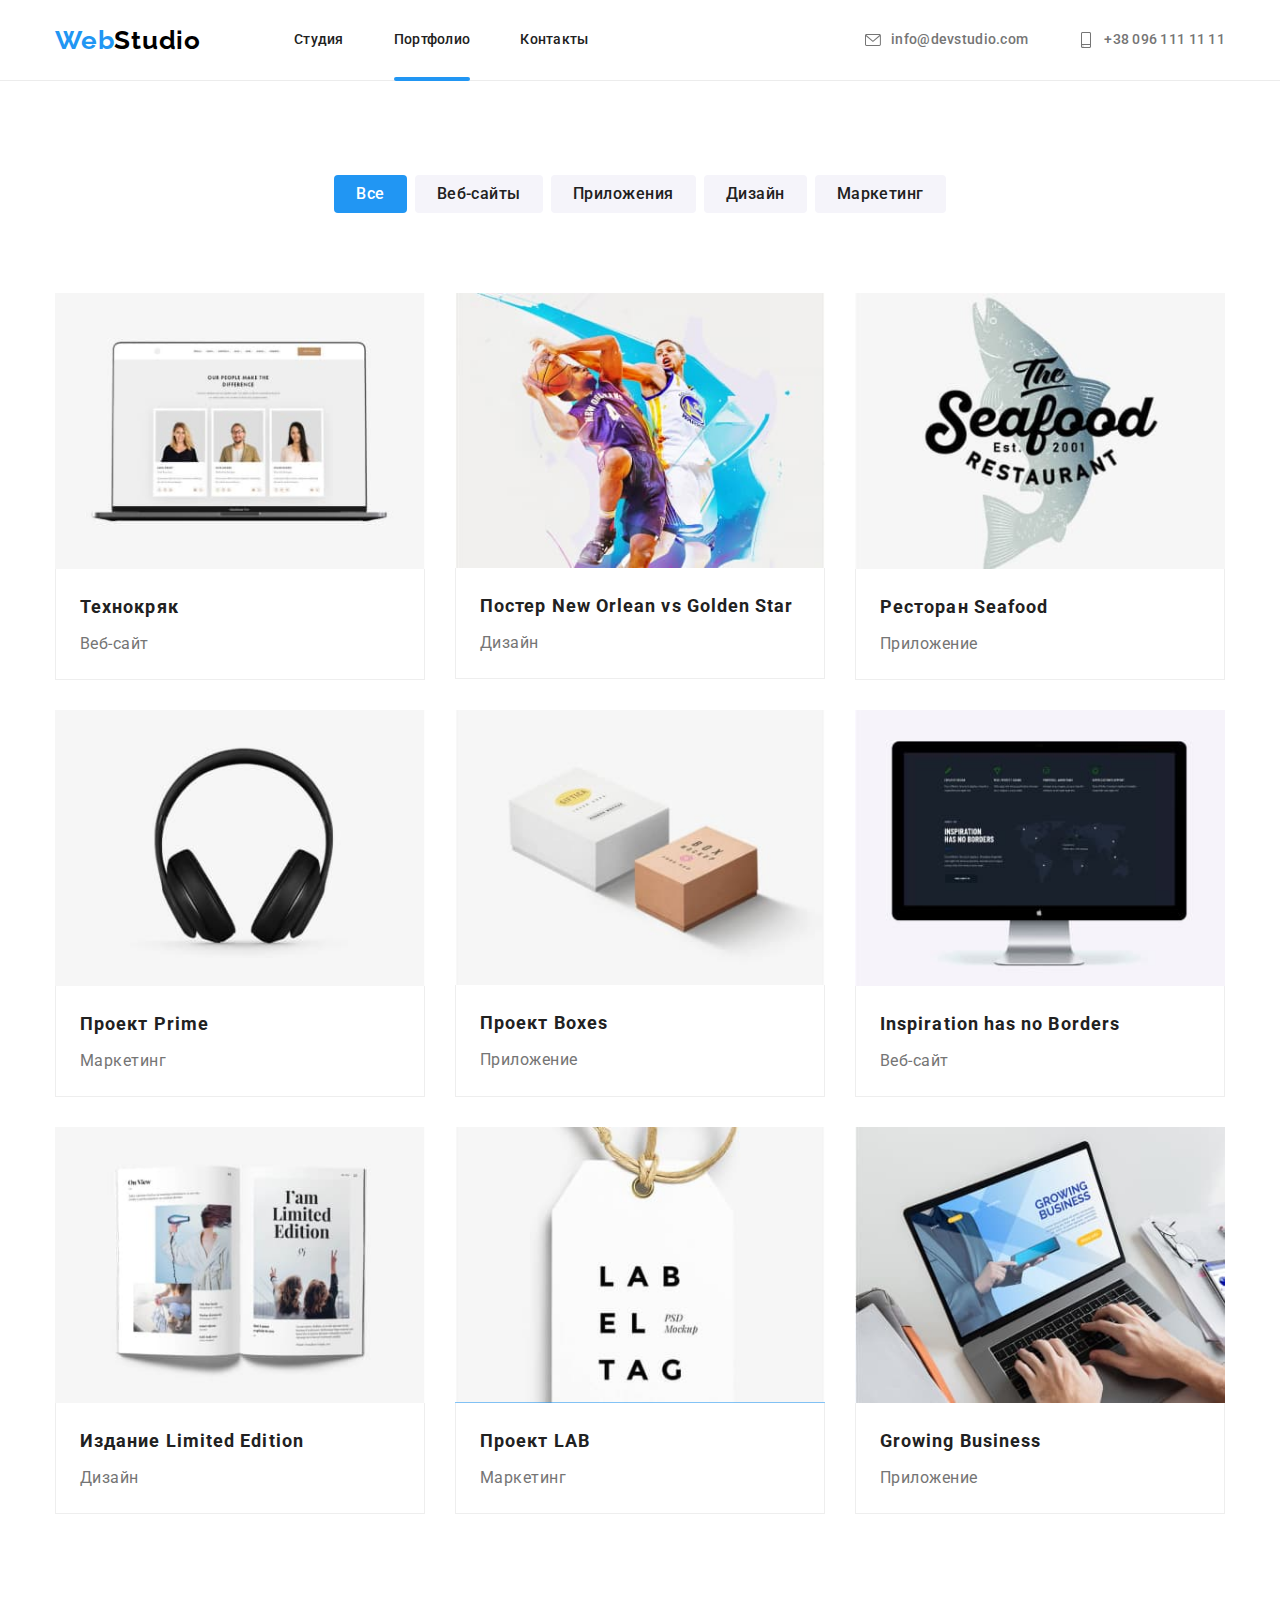
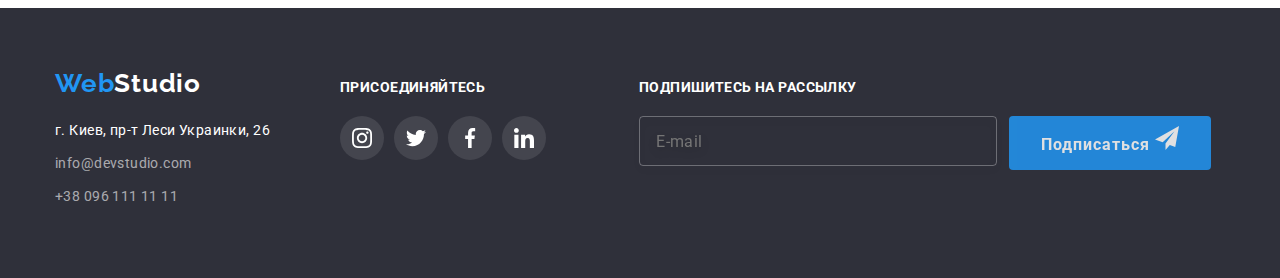
==== portfolio.html @ 7d0cff5f "БЭМ перая попытка" ====
<!DOCTYPE html>
<html lang="ru">
  <head>
    <meta charset="UTF-8" />
    <meta http-equiv="X-UA-Compatible" content="IE=edge" />
    <meta name="viewport" content="width=device-width, initial-scale=1.0" />
    <title>Document</title>
    <link rel="preconnect" href="https://fonts.googleapis.com" />
    <link rel="preconnect" href="https://fonts.gstatic.com" crossorigin />
    <link
      href="https://fonts.googleapis.com/css2?family=Raleway:wght@700&family=Roboto:wght@400;500;700;900&display=swap"
      rel="stylesheet"
    />
    <link
      rel="stylesheet"
      href="https://cdnjs.cloudflare.com/ajax/libs/modern-normalize/1.0.0/modern-normalize.min.css"
    />
    <link rel="stylesheet" type="text/css" href="./css/styles.css" />
  </head>

  <body>
    <header class="header">
      <div class="header-box container">
        <nav class="nav">
          <a class="logo" href="#">Web<span class="logo__part-logo">Studio</span> </a>

          <ul class="nav__list list">
            <li class="nav__item">
              <a class="nav__link" href="./index.html">Студия</a>
            </li>
            <li class="nav__item">
              <a class="nav__link nav__link--current" href="#">Портфолио</a>
            </li>
            <li class="nav__item">
              <a class="nav__link" href="#">Контакты</a>
            </li>
          </ul>
        </nav>

        <ul class="nav__contact list">
          <li class="nav__contact-item">
            <a class="nav__contact-link" href="mailto:info@devstudio.com"
              ><svg class="nav__contact-icon" width="16" height="12">
                <use href="./images/symbol-defs.svg#icon-envelope"></use>
              </svg>
              info@devstudio.com</a
            >
          </li>

          <li class="nav__contact-item">
            <a class="nav__contact-link" href="tel:+380961111111"
              ><svg class="nav__contact-icon" width="10" height="16">
                <use href="./images/symbol-defs.svg#icon-smartphone"></use></svg
              >+38 096 111 11 11</a
            >
          </li>
        </ul>
      </div>
    </header>

    <!--Герой-->
    <main>
      <section class="portfolio section">
        <div class="container">
          <h1 class="visually-hidden">Портфолио</h1>

          <!--Фильтр по разделам-->
          <ul class="btn-select list">
            <li><button class="btn-select__item btn-select--current" type="button">Все</button></li>
            <li><button class="btn-select__item" type="button">Веб-сайты</button></li>
            <li><button class="btn-select__item" type="button">Приложения</button></li>
            <li><button class="btn-select__item" type="button">Дизайн</button></li>
            <li><button class="btn-select__item" type="button">Маркетинг</button></li>
          </ul>

          <h2 class="visually-hidden">Примеры работ</h2>
          <ul class="gallery list">
            <li class="gallery__item">
              <a class="gallery__link" href="#">
                <div class="gallery__thumb">
                  <img
                    class="gallery__img"
                    src="./images/project-1.jpg"
                    alt="Первый проект"
                    width="370"
                  />
                  <p class="gallery__overlay">
                    Технокряк это современная площадка распространения коронавируса. Компании
                    используют эту платформу для цифрового шпионажа и атак на защищённые сервера
                    конкурентов.
                  </p>
                </div>

                <div class="gallery__box">
                  <h3 class="gallery__item-title">Технокряк</h3>
                  <p class="gallery__item-txt">Веб-сайт</p>
                </div>
              </a>
            </li>

            <li class="gallery__item">
              <a class="gallery__link" href="#">
                <div class="gallery__thumb">
                  <img
                    class="gallery__img"
                    src="./images/project-2.jpg"
                    alt="Второй проект"
                    width="370"
                  />
                  <p class="gallery__overlay">
                    Технокряк это современная площадка распространения коронавируса. Компании
                    используют эту платформу для цифрового шпионажа и атак на защищённые сервера
                    конкурентов.
                  </p>
                </div>

                <div class="gallery__box">
                  <h3 class="gallery__item-title">Постер New Orlean vs Golden Star</h3>
                  <p class="gallery__item-txt">Дизайн</p>
                </div>
              </a>
            </li>
            <li class="gallery__item">
              <a class="gallery__link" href="#">
                <div class="gallery__thumb">
                  <img
                    class="gallery__img"
                    src="./images/project-3.jpg"
                    alt="Третий проект"
                    width="370"
                  />
                  <p class="gallery__overlay">
                    Технокряк это современная площадка распространения коронавируса. Компании
                    используют эту платформу для цифрового шпионажа и атак на защищённые сервера
                    конкурентов.
                  </p>
                </div>

                <div class="gallery__box">
                  <h3 class="gallery__item-title">Ресторан Seafood</h3>
                  <p class="gallery__item-txt">Приложение</p>
                </div>
              </a>
            </li>
            <li class="gallery__item">
              <a class="gallery__link" href="#">
                <div class="gallery__thumb">
                  <img
                    class="gallery__img"
                    src="./images/project-4.jpg"
                    alt="Четвертый проект"
                    width="370"
                  />
                  <p class="gallery__overlay">
                    Технокряк это современная площадка распространения коронавируса. Компании
                    используют эту платформу для цифрового шпионажа и атак на защищённые сервера
                    конкурентов.
                  </p>
                </div>

                <div class="gallery__box">
                  <h3 class="gallery__item-title">Проект Prime</h3>
                  <p class="gallery__item-txt">Маркетинг</p>
                </div>
              </a>
            </li>
            <li class="gallery__item">
              <a class="gallery__link" href="#">
                <div class="gallery__thumb">
                  <img
                    class="gallery__img"
                    src="./images/project-5.jpg"
                    alt="Пятый проект"
                    width="370"
                  />
                  <p class="gallery__overlay">
                    Технокряк это современная площадка распространения коронавируса. Компании
                    используют эту платформу для цифрового шпионажа и атак на защищённые сервера
                    конкурентов.
                  </p>
                </div>

                <div class="gallery__box">
                  <h3 class="gallery__item-title">Проект Boxes</h3>
                  <p class="gallery__item-txt">Приложение</p>
                </div>
              </a>
            </li>
            <li class="gallery__item">
              <a class="gallery__link" href="#">
                <div class="gallery__thumb">
                  <img
                    class="gallery__img"
                    src="./images/project-6.jpg"
                    alt="Шестой  проект"
                    width="370"
                  />
                  <p class="gallery__overlay">
                    Технокряк это современная площадка распространения коронавируса. Компании
                    используют эту платформу для цифрового шпионажа и атак на защищённые сервера
                    конкурентов.
                  </p>
                </div>

                <div class="gallery__box">
                  <h3 class="gallery__item-title">Inspiration has no Borders</h3>
                  <p class="gallery__item-txt">Веб-сайт</p>
                </div>
              </a>
            </li>
            <li class="gallery__item">
              <a class="gallery__link" href="#">
                <div class="gallery__thumb">
                  <img
                    class="gallery__img"
                    src="./images/project-7.jpg"
                    alt="Седьмой проект"
                    width="370"
                  />
                  <p class="gallery__overlay">
                    Технокряк это современная площадка распространения коронавируса. Компании
                    используют эту платформу для цифрового шпионажа и атак на защищённые сервера
                    конкурентов.
                  </p>
                </div>

                <div class="gallery__box">
                  <h3 class="gallery__item-title">Издание Limited Edition</h3>
                  <p class="gallery__item-txt">Дизайн</p>
                </div>
              </a>
            </li>
            <li class="gallery__item">
              <a class="gallery__link" href="#">
                <div class="gallery__thumb">
                  <img
                    class="gallery__img"
                    src="./images/project-8.jpg"
                    alt="Восьмой проект"
                    width="370"
                  />
                  <p class="gallery__overlay">
                    Технокряк это современная площадка распространения коронавируса. Компании
                    используют эту платформу для цифрового шпионажа и атак на защищённые сервера
                    конкурентов.
                  </p>
                </div>

                <div class="gallery__box">
                  <h3 class="gallery__item-title">Проект LAB</h3>
                  <p class="gallery__item-txt">Маркетинг</p>
                </div>
              </a>
            </li>
            <li class="gallery__item">
              <a class="gallery__link" href="#">
                <div class="gallery__thumb">
                  <img
                    class="gallery__img"
                    src="./images/project-9.jpg"
                    alt="Девятый проект"
                    width="370"
                  />
                  <p class="gallery__overlay">
                    Технокряк это современная площадка распространения коронавируса. Компании
                    используют эту платформу для цифрового шпионажа и атак на защищённые сервера
                    конкурентов.
                  </p>
                </div>

                <div class="gallery__box">
                  <h3 class="gallery__item-title">Growing Business</h3>
                  <p class="gallery__item-txt">Приложение</p>
                </div>
              </a>
            </li>
          </ul>
        </div>
      </section>
    </main>

    <!--Футер-->
    <footer class="footer">
      <div class="footer__box container">
        <div class="footer-content">
          <a class="logo footer-content__logo" href="#">Web<span class="logo__part-logo logo--color">Studio</span> </a>
          <address class="address-box">
            г. Киев, пр-т Леси Украинки, 26
            <ul class="address-box__list list">
              <li class="address-box__item">
                <a class="address-box__link" href="mailto:info@devstudio.com">info@devstudio.com</a>
              </li>
              <li class="address-box__item">
                <a class="address-box__link address-box__link--direct" href="tel:+380961111111">+38 096 111 11 11</a>
              </li>
            </ul>
          </address>
        </div>
        <div class="footer__network-box">
          <p class="footer__network-title">Присоединяйтесь</p>
          <ul class="footer__network-list">
            <li class="footer__network-item">
              <a class="footer__network-link" href="#">
                <svg class="footer__network-logo" width="20" height="20">
                  <use href="./images/symbol-defs.svg#icon-instagram"></use>
                </svg>
              </a>
            </li>
            <li class="footer__network-item">
              <a class="footer__network-link" href="#">
                <svg class="footer__network-logo" width="20" height="20">
                  <use href="./images/symbol-defs.svg#icon-twitter"></use>
                </svg>
              </a>
            </li>
            <li class="footer__network-item">
              <a class="footer__network-link" href="#">
                <svg class="footer__network-logo" width="20" height="20">
                  <use href="./images/symbol-defs.svg#icon-facebook"></use>
                </svg>
              </a>
            </li>
            <li class="footer__network-item">
              <a class="footer__network-link" href="#">
                <svg class="footer__network-logo" width="20" height="20">
                  <use href="./images/symbol-defs.svg#icon-linkedin"></use>
                </svg>
              </a>
            </li>
          </ul>
        </div>

        <div class="subscription">
          <p class="subscription__title">Подпишитесь на рассылку</p>

          <form class="subscription__form">
            <input
              type="email"
              name="subscription-mail"
              class="subscription__input"
              id="subscription-email"
              placeholder="E-mail"
            />

            <button type="submit" class="main-btn footer__subscription-btn">
              Подписаться

              <svg class="subscription__logo" width="24" height="24">
                <use href="./images/symbol-defs.svg#icon-send"></use>
              </svg>
            </button>
          </form>
        </div>
      </div>
    </footer>
  </body>
</html>
---- css/styles.css ----
/*--объявление глоб.переменных--*/
:root {
  --clr-ttl: #212121; /*--осн.цвет заголовков--*/
  --clr-txt: #757575; /*--осн.цвет текста--*/
  --clr-backg-hero: #2f303a; /*--цвет фона героя и футера--*/
  --clr-backg-item: #f5f4fa; /*--доп.цвет фона элементов--*/
  --clr-btn-link: #ffffff; /*--цвет текста акт.кн.,ссылок..--*/
  --clr-brend: #2196f3; /*-цвет логотипа,акт.кнопок и ссылок---*/
  --time-duration: 250ms;
  --clr-logo-part: #000000; /*-цвет логотипа,акт.кнопок и ссылок---*/
  --clr-ft-link: rgba(255, 255, 255, 0.6); /*--цвет ссылок в футере--*/
  --clr-icon-link: #afb1b8; /*-- цет иконок соц.сетей--*/
  --timing-function: cubic-bezier(0.4, 0, 0.2, 1);
}

/*--Установки "по умолчанию" для сайта--*/

body {
  font-family: Roboto, sans-serif;
  color: var(--clr-txt);
  background-color: var(--clr-btn-link);
  cursor: default;
}

/*--Установки элементов--*/
ul {
  list-style: none;
  margin: 0;
  padding: 0;
}

h1,
h2,
h3,
h4,
h5,
h6,
p {
  margin: 0 auto;
}

img {
  display: block;
}
a {
  text-decoration: none;
}

.visually-hidden {
  position: absolute;
  width: 1px;
  height: 1px;
  margin: -1px;
  border: 0;
  padding: 0;

  white-space: nowrap;
  clip-path: inset(100%);
  clip: rect(0 0 0 0);
  overflow: hidden;
}

.nav__link--current {
  color: var(--clr-brend);
}

.section {
  padding: 94px 0;
}

/*---header--*/
.header {
  border-bottom: 1px solid #ececec;
}
/*--Логотип--*/
.logo {
  font-family: 'Raleway', sans-serif;
  font-weight: 700;
  font-size: 26px;
  line-height: 1.17;
  color: var(--clr-brend);
  letter-spacing: 0.03em;
    display: block;
}
.logo__part-logo {
  color: var(--clr-logo-part);
}
.logo--color {
  color: var(--clr-btn-link);
}




.header-box {
  display: flex;
  align-items: center;
  justify-content: space-between;
}

.nav{
  display: flex;
  align-items: center;
  margin-left: 0;
  margin-right: 0;
}
.nav__list {
  display: flex;
  margin-left: 93px;
}
.nav__list li:first-child,
.nav__contact li:first-child {
  margin-left: 0;
}
.nav__contact {
  display: flex;
  margin: auto 0;
  align-items: center;
}

.nav__link {
  position: relative;
  display: block;
  padding-top: 32px;
  padding-bottom: 32px;
  justify-content: space-between;
  font-weight: 500;
  font-size: 14px;
  line-height: 1.14;
  letter-spacing: 0.02em;
  color: var(--clr-ttl);
  transition: color var(--time-duration) var(--timing-function);
}

.nav__link::after {
  content: '';
  display: block;
  position: absolute;
  bottom: -1px;
  width: 100%;
  height: 4px;
  border-radius: 4px;
  background-color: var(--clr-brend);
  opacity: 0;
}

.nav__link:hover,
.nav__link:focus {
  color: var(--clr-brend);
}
.nav__link--current::after {
  opacity: 1;
}

.nav__item,
.nav__contact-item {
  margin-left: 50px;
}

.nav__contact-link {
  display: flex;
  padding-top: 32px;
  padding-bottom: 32px;
  font-weight: 500;
  font-size: 14px;
  line-height: 1.14;
  letter-spacing: 0.02em;
  color: var(--clr-txt);
  align-items: center;
  transition: color var(--time-duration) var(--timing-function);
}

.nav__contact-link:hover .nav__contact-icon,
.nav__contact-link:focus .nav__contact-icon,
.nav__contact-link:hover,
.nav__contact-link:focus {
  color: var(--clr-brend);
  fill: var(--clr-brend);
}

.nav__contact-icon {
  display: block;
  margin-right: 10px;
  height: 16px;
  width: 16px;
  text-align: center;
  align-items: center;
  fill: var(--clr-txt);
  transition: fill var(--time-duration) var(--timing-function);
}

/*--main-section--*/
.container {
  width: 1200px;
  margin: 0 auto;
  padding: 0 15px;
}

.main {
  max-width: 1600px;
  margin: auto;
  text-align: center;
  padding: 200px 0;
  background: var(--clr-backg-hero);
  background-image: linear-gradient(rgba(47, 48, 58, 0.4), rgba(47, 48, 58, 0.4)),
    url('../images/img-hero.jpg');
  background-repeat: no-repeat;
  background-position: center;
}

.main-title {
  height: 120px;
  max-width: 696px;
  font-weight: 900;
  font-size: 44px;
  line-height: 1.36;
  letter-spacing: 0.06em;
  text-transform: uppercase;
  color: var(--clr-btn-link);
  margin-bottom: 30px;
}

.main-btn {
  display: block;
  margin: 0 auto;
  padding: 10px 32px;
  min-width: 200px;
  text-align: center;
  font-weight: 700;
  font-size: 16px;
  line-height: 1.87;
  letter-spacing: 0.06em;
  border: none;
  border-radius: 4px;
  cursor: pointer;
  color: var(--clr-btn-link);
  background-color: var(--clr-brend);
  opacity: 0.85;
  transition: box-shadow var(--time-duration) var(--timing-function),
    opacity var(--time-duration) var(--timing-function);
}

.main-btn:hover,
.main-btn:focus {
  box-shadow: 0px 4px 4px rgba(0, 0, 0, 0.15);
  opacity: 1;
}

.backrdrop {
  position: fixed;
  top: 0;
  left: 0;
  width: 100%;
  height: 100%;
  background-color: rgba(0, 0, 0, 0.2);
  opacity: 1;
  transition: opacity var(--time-duration) var(--timing-function);
}

.backrdrop--is-hidden {
  opacity: 0;
  pointer-events: none;
  /* visibility: hidden;*/
}

.modal {
  position: absolute;
  min-width: 528px;
  min-height: 580px;
  top: 50%;
  left: 50%;
  padding: 40px;
  transform: translate(-50%, -50%);
  background-color: var(--clr-btn-link);
  box-shadow: 0px 1px 3px rgba(0, 0, 0, 0.12), 0px 1px 1px rgba(0, 0, 0, 0.14),
    0px 2px 1px rgba(0, 0, 0, 0.2);
  border-radius: 4px;
}

.modal__btn-close {
  position: absolute;
  top: 8px;
  right: 8px;
  display: block;
  width: 30px;
  height: 30px;
  border-radius: 50%;
  text-align: center;
  border: 1px solid rgba(0, 0, 0, 0.1);
  background-color: var(--clr-btn-link);
  transform: fill var(--time-duration) var(--timing-function);
}
.modal__btn-icon {
  transition: fill var(--time-duration) var(--timing-function);
}

.modal__btn-icon:hover,
.modal__btn-icon:focus {
  fill: var(--clr-brend);
}
.modal__title {
  font-weight: 700;
  font-size: 20px;
  line-height: 1.15;
  text-align: center;
  letter-spacing: 0.03em;
  color: var(--clr-ttl);
  margin: 0;
}

.modal__field {
  position: relative;
  display: flex;
  flex-direction: column;
  text-align: start;
  line-height: 1.17;
  letter-spacing: 0.01em;
  margin-top: 30px;
}

.modal__icon {
  display: inline-block;
  position: absolute;
  top: 50%;
  left: 12px;
  transform: translateY(-50%);
}

.modal__input {
  padding-left: 42px;
  height: 40px;
  border: 1px solid rgba(33, 33, 33, 0.2);
  border-radius: 4px;
  padding-right: 12px;
  transition: border-color var(--time-duration) var(--timing-function);
}
.modal__field input::placeholder {
  color: var(--clr-txt);
}

.modal__label {
  position: absolute;
  top: 50%;
  left: 42px;
  text-align: center;
  transform: translateY(-50%);
  transition: transform var(--time-duration) var(--timing-function),
    opacity var(--time-duration) var(--timing-function);
}

.modal__input:hover + .modal__label,
.modal__input:focus + .modal__label,
.modal__input:not(:placeholder-shown) + .modal__label {
  transform: translate(-40px, -40px);
}
.modal__input:hover,
.modal__input:focus,
.modal__input:not(:placeholder-shown) {
  border-color: var(--clr-brend);
}
.modal__input:focus {
  outline: none;
}

.modal__icon {
  display: block;
  position: absolute;
  top: 50%;
  transform: translateY(-50%);
  transition: fill var(--time-duration) var(--timing-function);
}
.modal__field:hover > .modal__icon,
.modal__input:not(:placeholder-shown) + .modal__label + .modal__icon,
.modal__input:focus + .modal__label + .modal__icon {
  fill: var(--clr-brend);
}

.modal__text {
  margin-bottom: 20px;
}

.modal__comment {
  display: block;
  text-align: left;
  margin-bottom: 4px;
  margin-top: 12px;
}
.modal__textarea{
  resize: none;
  width: 100%;
  height: 138px;
  letter-spacing: 0.01em;
  padding: 9px 16px 12px;
  font-size: 12px;
  line-height: 1.17;
  color: rgba(117, 117, 117, 0.5);
  border: 1px solid rgba(33, 33, 33, 0.2);
  border-radius: 4px;
  transition: border-color var(--time-duration) var(--timing-function),
    color var(--time-duration) var(--timing-function);
}

.modal__textarea:focus,
.modal__textarea:hover,
.modal__textarea:not(:placeholder-shown) {
  border-color: var(--clr-brend);
  outline: none;
  border-color: var(--clr-brend);
  color: var(--clr-txt);
}

.modal__checkbox-label {
  display: flex;
  margin-bottom: 30px;
  justify-content: center;
  align-items: center;
  line-height: 1.71;
  font-size: 14px;
  letter-spacing: 0.03em;
  line-height: 1.71;
  color: var(--clr-txt);
  padding: 0;
}

.modal__checkbox-input {
  width: 1px;
  height: 1px;
  overflow: hidden;
  clip: rect(0 0 0 0);
}
.modal__checkbox-input:checked + .modal__checkbox-box {
  background-color: var(--clr-brend);
  background-size: auto;
  background-origin: border-box;
  border-color: var(--clr-brend);
}
.check-box {
  display: inline-block;
  border: 2px solid var(--clr-ttl);
  border-radius: 4px;
  margin-right: 7px;
}

.modal__checkbox-link {
  display: inline-block;
  margin-left: 5px;
  text-decoration: underline;
  color: var(--clr-brend);
}

/*----advant section-----*/

.advants__item-title {
  font-weight: 700;
  font-size: 14px;
  line-height: 1.17;
  letter-spacing: 0.03em;
  text-transform: uppercase;
  color: var(--clr-ttl);
  margin-bottom: 10px;
}
.advants__text {
  display: block;
  font-size: 14px;
  line-height: 1.71;
  letter-spacing: 0.03em;
  color: var(--clr-txt);
}

/*------advants-list------*/

.advants-list {
  display: flex;
  margin-left: -30px;
}

.advants-list__item {
  display: block;
  width: calc((100% - 4 * 30px) / 4);
  margin-left: 30px;
}

.advants-list__icon {
  display: flex;
  margin-bottom: 30px;
  height: 120px;
  width: auto;
  background-color: var(--clr-backg-item);
  align-items: center;
  justify-content: center;
}

/*--direct-section--*/
.direct-box {
  padding-top: 0;
}
.direct__title {
  font-weight: 700;
  font-size: 36px;
  line-height: 1.17;
  text-align: center;
  letter-spacing: 0.03em;
  color: var(--clr-ttl);
  margin-bottom: 50px;
}
.direct__list {
  display: flex;
  margin-left: -30px;
}
.direct__item {
  width: calc((100% - 3 * 30px) / 3);
  margin-left: 30px;
  box-shadow: 0px 4px 4px 0px #00000040;
}

.direct__thumb {
  position: relative;
}
.direct__subtitle {
  position: absolute;
  bottom: 0;
  height: 70px;
  width: 370px;
  padding: 27px 5px;
  background: rgba(47, 48, 58, 0.8);

  font-weight: 700;
  font-size: 14px;
  line-height: 1.14;
  text-align: center;
  letter-spacing: 0.03em;
  text-transform: uppercase;
  color: var(--clr-btn-link);
}

/*--card-section--*/
.card {
  background: var(--clr-backg-item);
  text-align: center;
}
.card__title {
  font-weight: 700;
  font-size: 36px;
  line-height: 1.17;
  letter-spacing: 0.03em;
  color: var(--clr-ttl);
  margin-top: 0;
  margin-bottom: 50px;
}

.card__list {
  display: flex;
  margin-left: -30px;
}
.card__item {
  width: calc((100% - 4 * 30px) / 4);
  margin-left: 30px;
  background: #ffffff;
  box-shadow: 0px 1px 3px rgba(0, 0, 0, 0.12), 0px 1px 1px rgba(0, 0, 0, 0.14),
    0px 2px 1px rgba(0, 0, 0, 0.2);
  border-radius: 0px 0px 4px 4px;
}

.card__item-title {
  font-weight: 500;
  color: var(--clr-ttl);
  margin-bottom: 10px;
}
.card__text {
  letter-spacing: 0.03em;
  color: var(--clr-txt);
  margin-bottom: 16px;
}

.card__content {
  font-size: 16px;
  line-height: 1.19;
  text-align: center;
  letter-spacing: 0.03em;
  padding: 30px 10px;
}
/*--раздел соц.сетей--*/

.card__icon-list {
  display: flex;
  justify-content: center;
}

.card__icon {
  margin-right: 10px;
  border-radius: 50%;
}
.card__icon:last-child {
  margin-right: 0;
}

.card__link {
  display: flex;
  align-items: center;
  justify-content: center;
  height: 44px;
  width: 44px;
  border-radius: 50%;
  transition: background-color var(--time-duration) var(--timing-function);
}

.card__link:hover,
.card__item:focus {
  background-color: var(--clr-brend);
}

.card__link:hover .card__logo,
.card__link:focus .card__logo {
  fill: var(--clr-btn-link);
}

.card__logo {
  display: block;
  fill: var(--clr-icon-link);
  background-color: transparent;
  background-repeat: no-repeat;
  background-size: cover;
  background-position: center;
  transition: fill var(--time-duration) var(--timing-function);
}

/*--постоянные клиенты---*/
.clients__title {
  font-weight: 700;
  font-size: 36px;
  line-height: 1.17;
  text-align: center;
  letter-spacing: 0.03em;
  color: var(--clr-ttl);
  margin-bottom: 50px;
}
.clients__list {
  display: flex;
}

.clients__item {
  display: flex;
  align-items: center;
  justify-content: center;
  background: transparent;
  margin-right: 30px;
}
.clients__item:last-child {
  margin-right: auto;
}
.clients__link {
  display: flex;
  height: 92px;
  width: 170px;
  align-items: center;
  justify-content: center;
  border-radius: 4px;
  border: 1px solid #afb1b8;
  transition: border var(--time-duration) var(--timing-function);
}
.clients__logo {
  fill: #afb1b8;
  transition: fill var(--time-duration) var(--timing-function);
}

.clients__link:hover .clients__logo,
.clients__link:focus .clients__logo {
  fill: var(--clr-brend);
}
.clients__link:hover,
.clients__link:focus {
  border: 1px solid var(--clr-brend);
}

/*-------------------footer-section-----------*/

.footer {
  padding: 60px 0;
  background: var(--clr-backg-hero);
}
.footer__box {
  display: flex;
  align-items: baseline;
}
.footer__network-box {
  margin-left: 70px;
}
.footer-content__logo {
  margin-bottom: 20px;
}

.address-box {
  font-style: normal;
  font-size: 14px;
  line-height: 1.71;
  letter-spacing: 0.03em;
  color: var(--clr-btn-link);
  margin: 0;
}

.address-box__list {
  margin-top: 9px;
}
.address-box__item {
  margin-bottom: 9px;
}

.address-box__list:last-child {
  margin-bottom: 0;
}

.address-box__link {
  display: block;
  line-height: 1.71;
  letter-spacing: 0.03em;
  color: var(--clr-ft-link);
  transition: color var(--time-duration) var(--timing-function);
}

.address-box__link:hover,
.address-box__link:focus {
  color: var(--clr-brend);
}

.footer__network-title,
.subscription__title {
  font-weight: 700;
  font-size: 14px;
  line-height: 1.14;
  letter-spacing: 0.03em;
  text-transform: uppercase;
  color: var(--clr-btn-link);
  margin-bottom: 20px;
}

.footer__network-list {
  display: flex;
}
.footer__network-item {
  display: flex;
  margin-right: 10px;
  align-items: center;
}
.footer__network-item:last-child {
  margin-right: 0;
}
.footer__network-link {
  display: flex;
  height: 44px;
  width: 44px;
  border-radius: 50%;
  justify-content: center;
  align-items: center;
  background: #ffffff1a;
  transition: background-color var(--time-duration) var(--timing-function);
}
.footer__network-logo {
  display: flex;
  fill: var(--clr-btn-link);
  background-color: transparent;
  background-repeat: no-repeat;
  background-size: cover;
  background-position: center;
}
.footer__network-link:hover,
.footer__network-link:focus {
  background-color: var(--clr-brend);
}

.subscription {
  display: block;
  margin-left: 93px;
}

.subscription__form {
  display: flex;
}
.subscription__input {
  height: 50px;
  width: 358px;
  margin-right: 12px;
  font-size: 16px;
  line-height: 1.25;
  align-items: center;
  letter-spacing: 0.03em;
  padding: 15px 16px;
  color: rgba(255, 255, 255, 0.6);
  background-color: inherit;
  border: 1px solid rgba(255, 255, 255, 0.3);
  box-sizing: border-box;
  filter: drop-shadow(0px 4px 4px rgba(0, 0, 0, 0.15));
  border-radius: 4px;
  transition: border-color var(--time-duration) var(--timing-function),
    color var(--time-duration) var(--timing-function);
}

.subscription__input:focus,
.subscription__input:hover {
  outline: none;
  border-color: var(--clr-brend);
  color: var(--clr-btn-link);
}
.footer__subscription-btn--location {
  display: flex;
  justify-content: space-between;
  text-align: center;
  padding: auto 28px;
}

/*------------PORTFOLIO---------*/

/*---Фильтр по разделам--*/
.btn-select {
  display: flex;
  justify-content: center;
  margin-bottom: 50px;
}
.btn-select__item {
  font-weight: 500;
  font-size: 16px;
  line-height: 1.62;
  letter-spacing: 0.03em;
  background-color: var(--clr-backg-item);
  color: var(--clr-ttl);
  text-align: center;
  cursor: pointer;
  border: none;
  border-radius: 4px;
  padding: 6px 22px;
  transition: color var(--time-duration) var(--timing-function),
    background-color var(--time-duration) var(--timing-function),
    box-shadow var(--time-duration) var(--timing-function);
}

/*.btn-select__item{
  margin-right: 8px;
}*/
.btn-select :not(:last-child) {
  margin-right: 8px;
}

.btn-select__item:hover,
.btn-select__item:focus {
  color: var(--clr-btn-link);
  background-color: var(--clr-brend);
  box-shadow: 0px 4px 4px 0px #00000040;
}

.btn-select--current {
  background-color: var(--clr-brend);
  color: var(--clr-btn-link);
}

.subscription__input:not(:placeholder-shown) {
  border-color: var(--clr-brend);
  color: var(--clr-btn-link);
}

/*---Примеры работ ----*/
.gallery {
  display: flex;
  flex-wrap: wrap;
  margin-left: -30px;
}
.gallery__item :nth-child(-n + 3) {
  margin-top: 0;
}

.gallery__item {
  display: block;
  width: calc((100% - 3 * 30px) / 3);
  margin-left: 30px;
  margin-top: 30px;
}

.gallery__link {
  display: block;
  height: 100%;

  position: relative;
  transition: box-shadow var(--time-duration) var(--timing-function);
}

.gallery__link:hover,
.gallery__link:focus {
  box-shadow: 1px 4px 6px 0px #00000029, 0px 4px 4px 0px #0000000f, 0px 1px 1px 0px #0000001f;
}
.gallery__link:hover .gallery__overlay,
.gallery__link:focus .gallery__overlay {
  transform: translateY(0);
  transition: transform var(--time-duration) var(--timing-function);
}

.gallery__thumb {
  position: relative;
  overflow: hidden;
}

.gallery__overlay {
  display: block;
  width: 100%;
  height: 100%;
  top: 0;
  right: 0;
  position: absolute;
  background-color: rgba(33, 150, 243, 0.9);
  padding: 63px 24px;
  font-size: 18px;
  line-height: 1.56;
  letter-spacing: 0.03em;
  color: var(--clr-btn-link);
  transform: translateY(100%);
  transition: transform var(--time-duration) var(--timing-function);
}

.gallery__item-title {
  font-weight: 700;
  font-size: 18px;
  line-height: 2;
  letter-spacing: 0.06em;
  color: var(--clr-ttl);
  margin-bottom: 4px;
}
.gallery__item-txt {
  font-size: 16px;
  line-height: 1.88;
  letter-spacing: 0.03em;
  color: var(--clr-txt);
  background: var(--clr-btn-link);
  margin-bottom: 0;
}

.gallery__box {
  padding: 20px 24px;
  border: 1px solid #eeeeee;
  border-top: none;
}
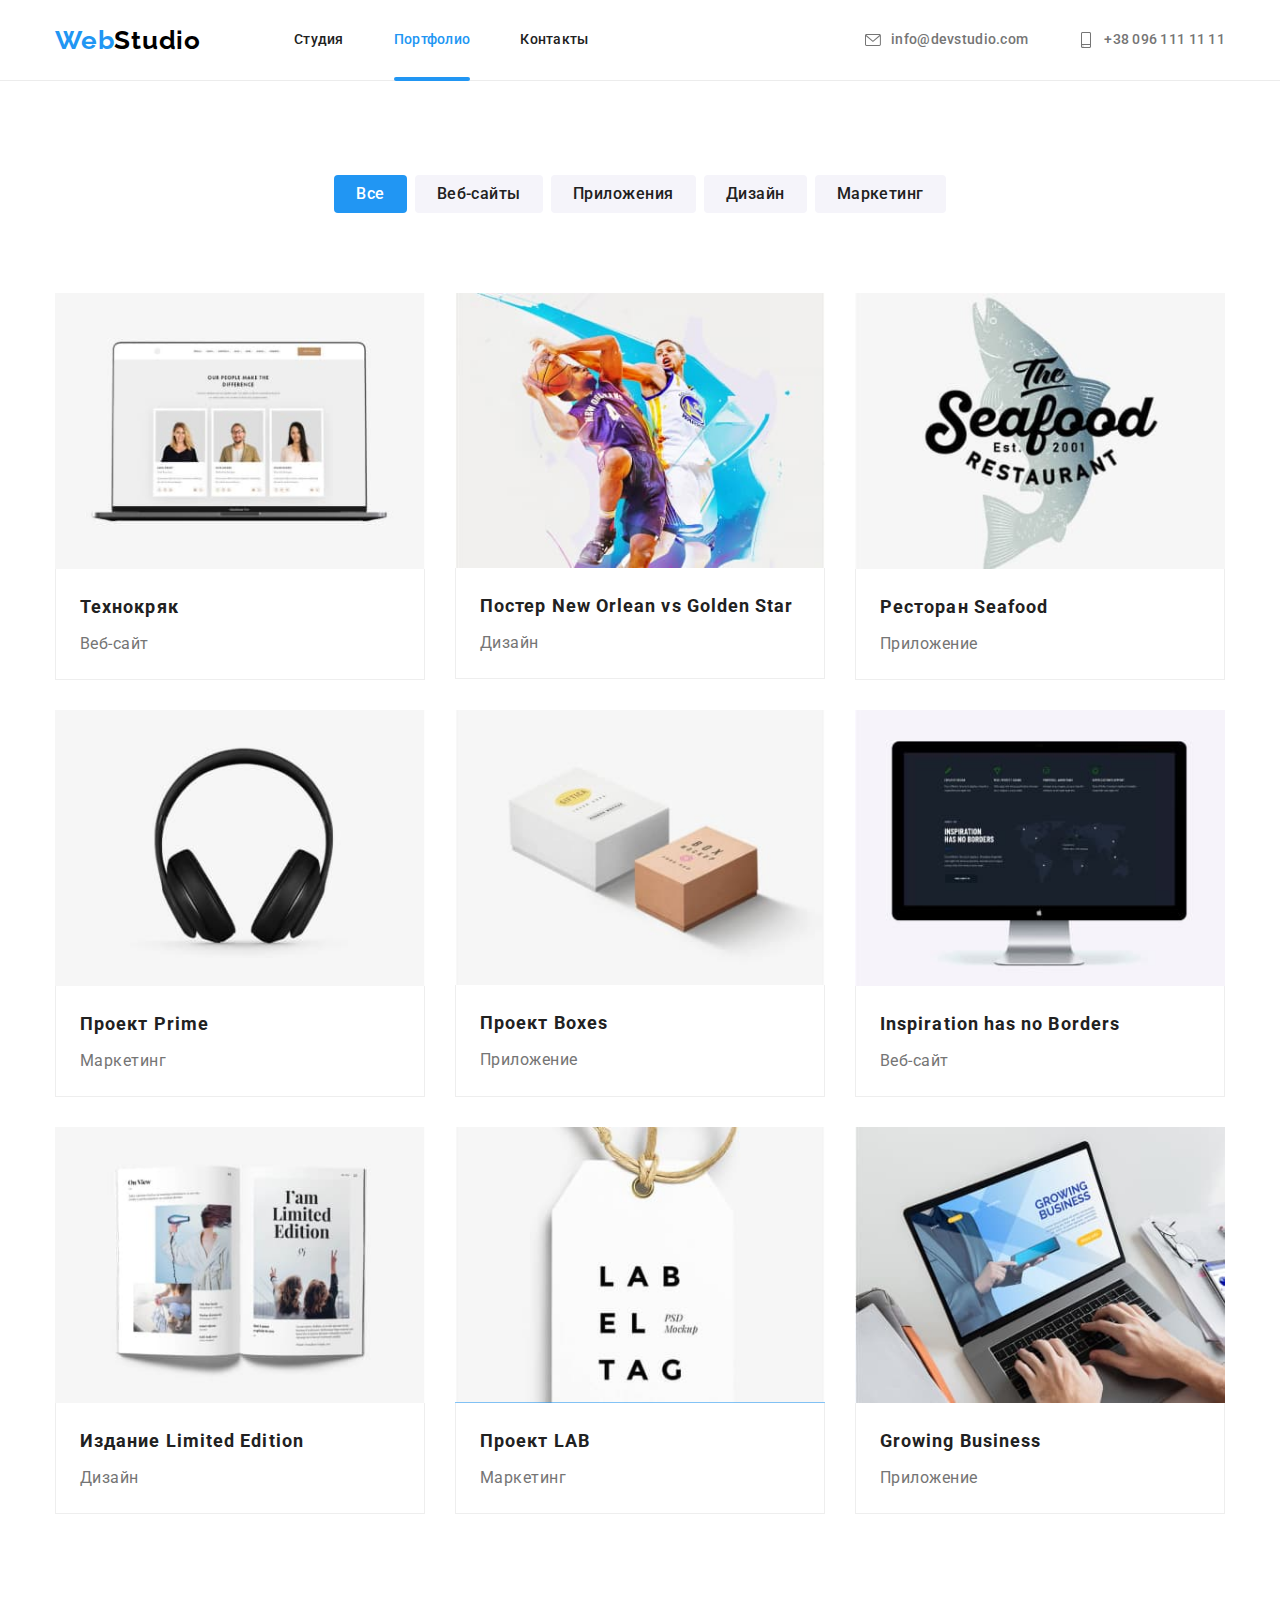
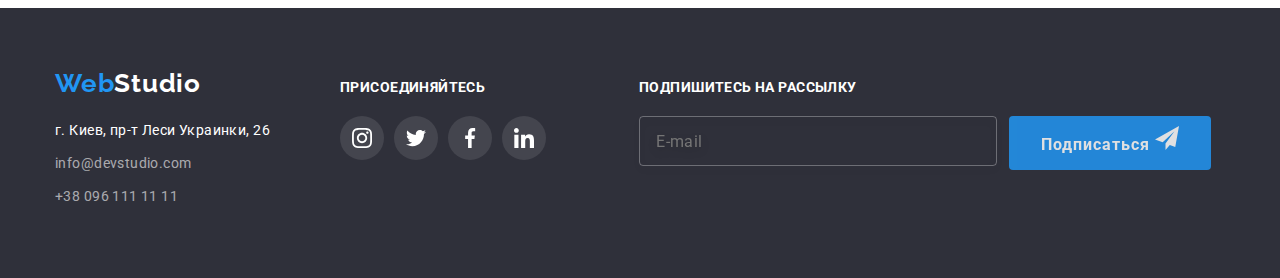
==== commit 6e814d67: "Реакторинг" ====
--- a/portfolio.html
+++ b/portfolio.html
@@ -15,7 +15,7 @@
       rel="stylesheet"
       href="https://cdnjs.cloudflare.com/ajax/libs/modern-normalize/1.0.0/modern-normalize.min.css"
     />
-    <link rel="stylesheet" type="text/css" href="./css/styles.css" />
+    <link rel="stylesheet" type="text/css" href="./css/main.min.css" />
   </head>
 
   <body>
@@ -283,7 +283,9 @@
     <footer class="footer">
       <div class="footer__box container">
         <div class="footer-content">
-          <a class="logo footer-content__logo" href="#">Web<span class="logo__part-logo logo--color">Studio</span> </a>
+          <a class="logo footer-content__logo" href="#"
+            >Web<span class="logo__part-logo logo--color">Studio</span>
+          </a>
           <address class="address-box">
             г. Киев, пр-т Леси Украинки, 26
             <ul class="address-box__list list">
@@ -291,7 +293,9 @@
                 <a class="address-box__link" href="mailto:info@devstudio.com">info@devstudio.com</a>
               </li>
               <li class="address-box__item">
-                <a class="address-box__link address-box__link--direct" href="tel:+380961111111">+38 096 111 11 11</a>
+                <a class="address-box__link address-box__link--direct" href="tel:+380961111111"
+                  >+38 096 111 11 11</a
+                >
               </li>
             </ul>
           </address>
--- a/css/main.min.css
+++ b/css/main.min.css
@@ -0,0 +1 @@
+/*! normalize.css v8.0.1 | MIT License | github.com/necolas/normalize.css */html{line-height:1.15;-webkit-text-size-adjust:100%}body{margin:0}main{display:block}h1{font-size:2em;margin:.67em 0}hr{-webkit-box-sizing:content-box;box-sizing:content-box;height:0;overflow:visible}pre{font-family:monospace,monospace;font-size:1em}a{background-color:transparent}abbr[title]{border-bottom:none;text-decoration:underline;-webkit-text-decoration:underline dotted;text-decoration:underline dotted}b,strong{font-weight:bolder}code,kbd,samp{font-family:monospace,monospace;font-size:1em}small{font-size:80%}sub,sup{font-size:75%;line-height:0;position:relative;vertical-align:baseline}sub{bottom:-0.25em}sup{top:-0.5em}img{border-style:none}button,input,optgroup,select,textarea{font-family:inherit;font-size:100%;line-height:1.15;margin:0}button,input{overflow:visible}button,select{text-transform:none}button,[type=button],[type=reset],[type=submit]{-webkit-appearance:button}button::-moz-focus-inner,[type=button]::-moz-focus-inner,[type=reset]::-moz-focus-inner,[type=submit]::-moz-focus-inner{border-style:none;padding:0}button:-moz-focusring,[type=button]:-moz-focusring,[type=reset]:-moz-focusring,[type=submit]:-moz-focusring{outline:1px dotted ButtonText}fieldset{padding:.35em .75em .625em}legend{-webkit-box-sizing:border-box;box-sizing:border-box;color:inherit;display:table;max-width:100%;padding:0;white-space:normal}progress{vertical-align:baseline}textarea{overflow:auto}[type=checkbox],[type=radio]{-webkit-box-sizing:border-box;box-sizing:border-box;padding:0}[type=number]::-webkit-inner-spin-button,[type=number]::-webkit-outer-spin-button{height:auto}[type=search]{-webkit-appearance:textfield;outline-offset:-2px}[type=search]::-webkit-search-decoration{-webkit-appearance:none}::-webkit-file-upload-button{-webkit-appearance:button;font:inherit}details{display:block}summary{display:list-item}template{display:none}[hidden]{display:none}ul{list-style:none;margin:0;padding:0}h1,h2,h3,h4,h5,h6,p{margin:0 auto}img{display:block}a{text-decoration:none}section{padding:94px 0}.container{width:1200px;margin:0 auto;padding:0 15px}body{font-family:"Roboto",sans-serif;color:body color-text;background-color:#fff;cursor:default}.visually-hidden{position:absolute;width:1px;height:1px;margin:-1px;border:0;padding:0;white-space:nowrap;-webkit-clip-path:inset(100%);clip-path:inset(100%);clip:rect(0 0 0 0);overflow:hidden}.header{border-bottom:1px solid #ececec}.header-box{display:-webkit-box;display:-ms-flexbox;display:flex;-webkit-box-align:center;-ms-flex-align:center;align-items:center;-webkit-box-pack:justify;-ms-flex-pack:justify;justify-content:space-between}.logo{font-family:"Raleway",sans-serif;font-weight:700;font-size:26px;line-height:1.17;color:#2196f3;letter-spacing:.03em;display:block}.logo .logo--color{color:#fff}.logo__part-logo{color:#000}.nav{display:-webkit-box;display:-ms-flexbox;display:flex;-webkit-box-align:center;-ms-flex-align:center;align-items:center;margin-left:0;margin-right:0}.nav__list{display:-webkit-box;display:-ms-flexbox;display:flex;margin-left:93px}.nav__list li:first-child,.nav__list li:first-child{margin-left:0}.nav__contact{display:-webkit-box;display:-ms-flexbox;display:flex;margin:auto 0;-webkit-box-align:center;-ms-flex-align:center;align-items:center}.nav__link{position:relative;display:block;padding-top:32px;padding-bottom:32px;-webkit-box-pack:justify;-ms-flex-pack:justify;justify-content:space-between;font-weight:500;font-size:14px;line-height:1.14;letter-spacing:.02em;color:#212121;-webkit-transition:color 3500ms cubic-bezier(0.4, 0, 0.2, 1);transition:color 3500ms cubic-bezier(0.4, 0, 0.2, 1)}.nav__link::after{content:"";display:block;position:absolute;bottom:-1px;width:100%;height:4px;border-radius:4px;background-color:#2196f3;opacity:0}.nav__link:hover,.nav__link:focus{color:#2196f3}.nav__link--current::after{opacity:1}.nav__link--current{color:#2196f3}.nav__item,.nav__contact-item{margin-left:50px}.nav__contact-link{display:-webkit-box;display:-ms-flexbox;display:flex;padding-top:32px;padding-bottom:32px;font-weight:500;font-size:14px;line-height:1.14;letter-spacing:.02em;color:#757575;-webkit-box-align:center;-ms-flex-align:center;align-items:center;-webkit-transition:color 3500ms cubic-bezier(0.4, 0, 0.2, 1);transition:color 3500ms cubic-bezier(0.4, 0, 0.2, 1)}.nav__contact-link:hover,.nav__contact-link:focus{color:#2196f3;fill:#2196f3}.nav__contact-icon{display:block;margin-right:10px;height:16px;width:16px;text-align:center;-webkit-box-align:center;-ms-flex-align:center;align-items:center;fill:#757575;-webkit-transition:fill 3500ms cubic-bezier(0.4, 0, 0.2, 1);transition:fill 3500ms cubic-bezier(0.4, 0, 0.2, 1)}.nav__contact-link:hover .nav__contact-icon,.nav__contact-link:focus .nav__contact-icon{color:#2196f3;fill:#2196f3}.main-btn{display:block;margin:0 auto;padding:10px 32px;min-width:200px;text-align:center;font-weight:700;font-size:16px;line-height:1.87;letter-spacing:.06em;border:none;border-radius:4px;cursor:pointer;color:#fff;background-color:#2196f3;opacity:.85;-webkit-transition:opacity 3500ms cubic-bezier(0.4, 0, 0.2, 1),-webkit-box-shadow 3500ms cubic-bezier(0.4, 0, 0.2, 1);transition:opacity 3500ms cubic-bezier(0.4, 0, 0.2, 1),-webkit-box-shadow 3500ms cubic-bezier(0.4, 0, 0.2, 1);transition:box-shadow 3500ms cubic-bezier(0.4, 0, 0.2, 1),opacity 3500ms cubic-bezier(0.4, 0, 0.2, 1);transition:box-shadow 3500ms cubic-bezier(0.4, 0, 0.2, 1),opacity 3500ms cubic-bezier(0.4, 0, 0.2, 1),-webkit-box-shadow 3500ms cubic-bezier(0.4, 0, 0.2, 1)}.main-btn:hover,.main-btn:focus{-webkit-box-shadow:0px 4px 4px rgba(0,0,0,.15);box-shadow:0px 4px 4px rgba(0,0,0,.15);opacity:1}.main{max-width:1600px;margin:auto;text-align:center;padding:200px 0;background:#2f303a;background-image:-webkit-gradient(linear, left top, left bottom, from(rgba(47, 48, 58, 0.4)), to(rgba(47, 48, 58, 0.4))),url("../images/img-hero.jpg");background-image:linear-gradient(rgba(47, 48, 58, 0.4), rgba(47, 48, 58, 0.4)),url("../images/img-hero.jpg");background-repeat:no-repeat;background-position:center}.main-title{height:120px;max-width:696px;font-weight:900;font-size:44px;line-height:1.36;letter-spacing:.06em;text-transform:uppercase;color:#fff;margin-bottom:30px}.advants-list{display:-webkit-box;display:-ms-flexbox;display:flex;margin-left:-30px}.advants-list__item{display:block;width:calc((100% - 4 * 30px) / 4);margin-left:30px}.advants-list__icon{display:-webkit-box;display:-ms-flexbox;display:flex;margin-bottom:30px;height:120px;width:auto;background-color:#f5f4fa;-webkit-box-align:center;-ms-flex-align:center;align-items:center;-webkit-box-pack:center;-ms-flex-pack:center;justify-content:center}.advants-list__item-title{font-weight:700;font-size:14px;line-height:1.17;letter-spacing:.03em;text-transform:uppercase;color:#212121;margin-bottom:10px}.advants-list__text{display:block;font-size:14px;line-height:1.71;letter-spacing:.03em;color:#757575}.direct-box{padding-top:0}.direct__title{font-weight:700;font-size:36px;line-height:1.17;text-align:center;letter-spacing:.03em;color:#212121;margin-bottom:50px}.direct__list{display:-webkit-box;display:-ms-flexbox;display:flex;margin-left:-30px}.direct__item{width:calc((100% - 3 * 30px) / 3);margin-left:30px;-webkit-box-shadow:0px 4px 4px 0px #00000040;box-shadow:0px 4px 4px 0px #00000040}.direct__thumb{position:relative}.direct__subtitle{position:absolute;bottom:0;height:70px;width:370px;padding:27px 5px;background:rgba(47,48,58,.8);font-weight:700;font-size:14px;line-height:1.14;text-align:center;letter-spacing:.03em;text-transform:uppercase;color:#fff}.card{background:#f5f4fa;text-align:center}.card__title{font-weight:700;font-size:36px;line-height:1.17;letter-spacing:.03em;color:#212121;margin-top:0;margin-bottom:50px}.card__list{display:-webkit-box;display:-ms-flexbox;display:flex;margin-left:-30px}.card__item{width:calc((100% - 4 * 30px) / 4);margin-left:30px;background:#fff;-webkit-box-shadow:0px 1px 3px rgba(0,0,0,.12),0px 1px 1px rgba(0,0,0,.14),0px 2px 1px rgba(0,0,0,.2);box-shadow:0px 1px 3px rgba(0,0,0,.12),0px 1px 1px rgba(0,0,0,.14),0px 2px 1px rgba(0,0,0,.2);border-radius:0px 0px 4px 4px}.card__item-title{font-weight:500;color:#212121;margin-bottom:10px}.card__text{letter-spacing:.03em;color:#757575;margin-bottom:16px}.card__content{font-size:16px;line-height:1.19;text-align:center;letter-spacing:.03em;padding:30px 10px}.card__icon-list{display:-webkit-box;display:-ms-flexbox;display:flex;-webkit-box-pack:center;-ms-flex-pack:center;justify-content:center}.card__icon{margin-right:10px;border-radius:50%}.card__icon:last-child{margin-right:0}.card__link{display:-webkit-box;display:-ms-flexbox;display:flex;-webkit-box-align:center;-ms-flex-align:center;align-items:center;-webkit-box-pack:center;-ms-flex-pack:center;justify-content:center;height:44px;width:44px;border-radius:50%;-webkit-transition:background-color 3500ms cubic-bezier(0.4, 0, 0.2, 1);transition:background-color 3500ms cubic-bezier(0.4, 0, 0.2, 1)}.card__link:hover,.card__link:focus{background-color:#2196f3}.card__logo{display:block;fill:#afb1b8;background-color:transparent;background-repeat:no-repeat;background-size:cover;background-position:center;-webkit-transition:fill 3500ms cubic-bezier(0.4, 0, 0.2, 1);transition:fill 3500ms cubic-bezier(0.4, 0, 0.2, 1)}.card__link:hover .card__logo,.card__link:focus .card__logo{fill:#fff}.clients__title{font-weight:700;font-size:36px;line-height:1.17;text-align:center;letter-spacing:.03em;color:#212121;margin-bottom:50px}.clients__list{display:-webkit-box;display:-ms-flexbox;display:flex}.clients__item{display:-webkit-box;display:-ms-flexbox;display:flex;-webkit-box-align:center;-ms-flex-align:center;align-items:center;-webkit-box-pack:center;-ms-flex-pack:center;justify-content:center;background:transparent;margin-right:30px}.clients__item:last-child{margin-right:auto}.clients__link{display:-webkit-box;display:-ms-flexbox;display:flex;height:92px;width:170px;-webkit-box-align:center;-ms-flex-align:center;align-items:center;-webkit-box-pack:center;-ms-flex-pack:center;justify-content:center;border-radius:4px;border:1px solid #afb1b8;-webkit-transition:border 3500ms cubic-bezier(0.4, 0, 0.2, 1);transition:border 3500ms cubic-bezier(0.4, 0, 0.2, 1)}.clients__link:hover,.clients__link:focus{border:1px solid #2196f3}.clients__logo{fill:#afb1b8;-webkit-transition:fill 3500ms cubic-bezier(0.4, 0, 0.2, 1);transition:fill 3500ms cubic-bezier(0.4, 0, 0.2, 1)}.clients__link:hover .clients__logo,.clients__link:focus .clients__logo{fill:#2196f3}.footer{padding:60px 0;background:#2f303a}.footer__box{display:-webkit-box;display:-ms-flexbox;display:flex;-webkit-box-align:baseline;-ms-flex-align:baseline;align-items:baseline}.footer__network-box{margin-left:70px}.footer-content__logo{margin-bottom:20px}.address-box{font-style:normal;font-size:14px;line-height:1.71;letter-spacing:.03em;color:#fff;margin:0}.address-box__list{margin-top:9px}.address-box__list:last-child{margin-bottom:0}.address-box__item{margin-bottom:9px}.address-box__link{display:block;line-height:1.71;letter-spacing:.03em;color:rgba(255,255,255,.6);-webkit-transition:color 3500ms cubic-bezier(0.4, 0, 0.2, 1);transition:color 3500ms cubic-bezier(0.4, 0, 0.2, 1)}.address-box__link:hover,.address-box__link:focus{color:#2196f3}.footer__network-title{font-weight:700;font-size:14px;line-height:1.14;letter-spacing:.03em;text-transform:uppercase;color:#fff;margin-bottom:20px}.footer__network-list{display:-webkit-box;display:-ms-flexbox;display:flex}.footer__network-item{display:-webkit-box;display:-ms-flexbox;display:flex;margin-right:10px;-webkit-box-align:center;-ms-flex-align:center;align-items:center}.footer__network-item:last-child{margin-right:0}.footer__network-link{display:-webkit-box;display:-ms-flexbox;display:flex;height:44px;width:44px;border-radius:50%;-webkit-box-pack:center;-ms-flex-pack:center;justify-content:center;-webkit-box-align:center;-ms-flex-align:center;align-items:center;background:#ffffff1a;-webkit-transition:background-color 3500ms cubic-bezier(0.4, 0, 0.2, 1);transition:background-color 3500ms cubic-bezier(0.4, 0, 0.2, 1)}.footer__network-link:hover,.footer__network-link:focus{background-color:#2196f3}.footer__network-logo{display:-webkit-box;display:-ms-flexbox;display:flex;fill:#fff;background-color:transparent;background-repeat:no-repeat;background-size:cover;background-position:center}.subscription{display:block;margin-left:93px}.subscription__title{font-weight:700;font-size:14px;line-height:1.14;letter-spacing:.03em;text-transform:uppercase;color:#fff;margin-bottom:20px}.subscription__form{display:-webkit-box;display:-ms-flexbox;display:flex}.subscription__input{height:50px;width:358px;margin-right:12px;font-size:16px;line-height:1.25;-webkit-box-align:center;-ms-flex-align:center;align-items:center;letter-spacing:.03em;padding:15px 16px;color:rgba(255,255,255,.6);background-color:inherit;border:1px solid rgba(255,255,255,.3);-webkit-filter:drop-shadow(0px 4px 4px rgba(0, 0, 0, 0.15));filter:drop-shadow(0px 4px 4px rgba(0, 0, 0, 0.15));border-radius:4px;-webkit-transition:border-color 3500ms cubic-bezier(0.4, 0, 0.2, 1),color 3500ms cubic-bezier(0.4, 0, 0.2, 1);transition:border-color 3500ms cubic-bezier(0.4, 0, 0.2, 1),color 3500ms cubic-bezier(0.4, 0, 0.2, 1)}.subscription__input:focus,.subscription__input:hover{outline:none;border-color:#2196f3;color:#fff}.subscription__input:not(:-moz-placeholder-shown){border-color:#2196f3;color:#fff}.subscription__input:not(:-ms-input-placeholder){border-color:#2196f3;color:#fff}.subscription__input:not(:placeholder-shown){border-color:#2196f3;color:#fff}.footer__subscription-btn--location{display:-webkit-box;display:-ms-flexbox;display:flex;-webkit-box-pack:justify;-ms-flex-pack:justify;justify-content:space-between;text-align:center;padding:auto 28px}.modal{position:absolute;min-width:528px;min-height:580px;top:50%;left:50%;padding:40px;-webkit-transform:translate(-50%, -50%);transform:translate(-50%, -50%);background-color:#fff;-webkit-box-shadow:0px 1px 3px rgba(0,0,0,.12),0px 1px 1px rgba(0,0,0,.14),0px 2px 1px rgba(0,0,0,.2);box-shadow:0px 1px 3px rgba(0,0,0,.12),0px 1px 1px rgba(0,0,0,.14),0px 2px 1px rgba(0,0,0,.2);border-radius:4px}.modal__btn-close{position:absolute;top:8px;right:8px;display:block;width:30px;height:30px;border-radius:50%;text-align:center;border:1px solid rgba(0,0,0,.1);background-color:var(--color-txt-item);-webkit-transform:fill 3500ms cubic-bezier(0.4, 0, 0.2, 1);transform:fill 3500ms cubic-bezier(0.4, 0, 0.2, 1)}.modal__btn-icon{-webkit-transition:fill 3500ms cubic-bezier(0.4, 0, 0.2, 1);transition:fill 3500ms cubic-bezier(0.4, 0, 0.2, 1)}.modal__btn-icon:hover,.modal__btn-icon:focus{fill:#2196f3}.modal__title{font-weight:700;font-size:20px;line-height:1.15;text-align:center;letter-spacing:.03em;color:#212121;margin:0}.modal__field{position:relative;display:-webkit-box;display:-ms-flexbox;display:flex;-webkit-box-orient:vertical;-webkit-box-direction:normal;-ms-flex-direction:column;flex-direction:column;text-align:start;line-height:1.17;letter-spacing:.01em;margin-top:30px}.modal__icon{display:inline-block;position:absolute;top:50%;left:12px;-webkit-transform:translateY(-50%);transform:translateY(-50%);-webkit-transition:fill 3500ms cubic-bezier(0.4, 0, 0.2, 1);transition:fill 3500ms cubic-bezier(0.4, 0, 0.2, 1)}.modal__input{padding-left:42px;height:40px;border:1px solid rgba(33,33,33,.2);border-radius:4px;padding-right:12px;-webkit-transition:border-color 3500ms cubic-bezier(0.4, 0, 0.2, 1);transition:border-color 3500ms cubic-bezier(0.4, 0, 0.2, 1)}.modal__input:not(:-moz-placeholder-shown){border-color:#2196f3;outline:none}.modal__input:not(:-ms-input-placeholder){border-color:#2196f3;outline:none}.modal__input:hover,.modal__input:focus,.modal__input:not(:placeholder-shown){border-color:#2196f3;outline:none}.modal__field input::-webkit-input-placeholder{color:#757575}.modal__field input::-moz-placeholder{color:#757575}.modal__field input:-ms-input-placeholder{color:#757575}.modal__field input::-ms-input-placeholder{color:#757575}.modal__field input::placeholder{color:#757575}.modal__label{position:absolute;top:50%;left:42px;text-align:center;-webkit-transform:translateY(-50%);transform:translateY(-50%);-webkit-transition:opacity 3500ms cubic-bezier(0.4, 0, 0.2, 1),-webkit-transform 3500ms cubic-bezier(0.4, 0, 0.2, 1);transition:opacity 3500ms cubic-bezier(0.4, 0, 0.2, 1),-webkit-transform 3500ms cubic-bezier(0.4, 0, 0.2, 1);transition:transform 3500ms cubic-bezier(0.4, 0, 0.2, 1),opacity 3500ms cubic-bezier(0.4, 0, 0.2, 1);transition:transform 3500ms cubic-bezier(0.4, 0, 0.2, 1),opacity 3500ms cubic-bezier(0.4, 0, 0.2, 1),-webkit-transform 3500ms cubic-bezier(0.4, 0, 0.2, 1)}.modal__input:not(:-moz-placeholder-shown)+.modal__label{transform:translate(-40px, -40px)}.modal__input:not(:-ms-input-placeholder)+.modal__label{transform:translate(-40px, -40px)}.modal__input:hover+.modal__label,.modal__input:focus+.modal__label,.modal__input:not(:placeholder-shown)+.modal__label{-webkit-transform:translate(-40px, -40px);transform:translate(-40px, -40px)}.modal__input:not(:-moz-placeholder-shown)+.modal__label+.modal__icon{fill:#2196f3}.modal__input:not(:-ms-input-placeholder)+.modal__label+.modal__icon{fill:#2196f3}.modal__field:hover>.modal__icon,.modal__input:not(:placeholder-shown)+.modal__label+.modal__icon,.modal__input:focus+.modal__label+.modal__icon{fill:#2196f3}.modal__text{margin-bottom:20px}.modal__comment{display:block;text-align:left;margin-bottom:4px;margin-top:12px}.modal__textarea{resize:none;width:100%;height:138px;letter-spacing:.01em;padding:9px 16px 12px;font-size:12px;line-height:1.17;color:rgba(117,117,117,.5);border-color:rgba(33,33,33,.2);border-radius:4px;-webkit-transition:border-color 3500ms cubic-bezier(0.4, 0, 0.2, 1),color 3500ms cubic-bezier(0.4, 0, 0.2, 1);transition:border-color 3500ms cubic-bezier(0.4, 0, 0.2, 1),color 3500ms cubic-bezier(0.4, 0, 0.2, 1)}.modal__textarea:not(:-moz-placeholder-shown){border-color:#2196f3;outline:none;border-color:#2196f3;color:#757575}.modal__textarea:not(:-ms-input-placeholder){border-color:#2196f3;outline:none;border-color:#2196f3;color:#757575}.modal__textarea:focus,.modal__textarea:hover,.modal__textarea:not(:placeholder-shown){border-color:#2196f3;outline:none;border-color:#2196f3;color:#757575}.modal__checkbox-label{display:-webkit-box;display:-ms-flexbox;display:flex;margin-bottom:30px;-webkit-box-pack:center;-ms-flex-pack:center;justify-content:center;-webkit-box-align:center;-ms-flex-align:center;align-items:center;line-height:1.71;font-size:14px;letter-spacing:.03em;line-height:1.71;color:#757575;padding:0}.modal__checkbox-input{width:1px;height:1px;overflow:hidden;clip:rect(0 0 0 0)}.modal__checkbox-box{display:inline-block;border:2px solid #212121;border-radius:4px;margin-right:7px}.modal__checkbox-input:checked+.modal__checkbox-box{background-color:#2196f3;background-size:auto;background-origin:border-box;border-color:#2196f3}.modal__checkbox-link{display:inline-block;margin-left:5px;text-decoration:underline;color:#2196f3}.backrdrop{position:fixed;top:0;left:0;width:100%;height:100%;background-color:rgba(0,0,0,.2);opacity:1;-webkit-transition:opacity 3500ms cubic-bezier(0.4, 0, 0.2, 1);transition:opacity 3500ms cubic-bezier(0.4, 0, 0.2, 1)}.backrdrop--is-hidden{opacity:0;pointer-events:none}.btn-select{display:-webkit-box;display:-ms-flexbox;display:flex;-webkit-box-pack:center;-ms-flex-pack:center;justify-content:center;margin-bottom:50px}.btn-select :not(:last-child){margin-right:8px}.btn-select__item{font-weight:500;font-size:16px;line-height:1.62;letter-spacing:.03em;background-color:#f5f4fa;color:#212121;text-align:center;cursor:pointer;border:none;border-radius:4px;padding:6px 22px;-webkit-transition:color 3500ms cubic-bezier(0.4, 0, 0.2, 1),background-color 3500ms cubic-bezier(0.4, 0, 0.2, 1),-webkit-box-shadow 3500ms cubic-bezier(0.4, 0, 0.2, 1);transition:color 3500ms cubic-bezier(0.4, 0, 0.2, 1),background-color 3500ms cubic-bezier(0.4, 0, 0.2, 1),-webkit-box-shadow 3500ms cubic-bezier(0.4, 0, 0.2, 1);transition:color 3500ms cubic-bezier(0.4, 0, 0.2, 1),background-color 3500ms cubic-bezier(0.4, 0, 0.2, 1),box-shadow 3500ms cubic-bezier(0.4, 0, 0.2, 1);transition:color 3500ms cubic-bezier(0.4, 0, 0.2, 1),background-color 3500ms cubic-bezier(0.4, 0, 0.2, 1),box-shadow 3500ms cubic-bezier(0.4, 0, 0.2, 1),-webkit-box-shadow 3500ms cubic-bezier(0.4, 0, 0.2, 1)}.btn-select__item:hover,.btn-select__item:focus{color:#fff;background-color:#2196f3;-webkit-box-shadow:0px 4px 4px 0px #00000040;box-shadow:0px 4px 4px 0px #00000040}.btn-select--current{background-color:#2196f3;color:#fff}.gallery{display:-webkit-box;display:-ms-flexbox;display:flex;-ms-flex-wrap:wrap;flex-wrap:wrap;margin-left:-30px}.gallery__item{display:block;width:calc((100% - 3 * 30px) / 3);margin-left:30px;margin-top:30px}.gallery__item :nth-child(-n+3){margin-top:0}.gallery__link{display:block;height:100%;position:relative;-webkit-transition:-webkit-box-shadow 3500ms cubic-bezier(0.4, 0, 0.2, 1);transition:-webkit-box-shadow 3500ms cubic-bezier(0.4, 0, 0.2, 1);transition:box-shadow 3500ms cubic-bezier(0.4, 0, 0.2, 1);transition:box-shadow 3500ms cubic-bezier(0.4, 0, 0.2, 1), -webkit-box-shadow 3500ms cubic-bezier(0.4, 0, 0.2, 1)}.gallery__link:hover,.gallery__link:focus{-webkit-box-shadow:1px 4px 6px 0px #00000029,0px 4px 4px 0px #0000000f,0px 1px 1px 0px #0000001f;box-shadow:1px 4px 6px 0px #00000029,0px 4px 4px 0px #0000000f,0px 1px 1px 0px #0000001f}.gallery__thumb{width:inherit;position:relative;overflow:hidden}.gallery__overlay{-webkit-box-sizing:border-box;box-sizing:border-box;display:block;width:100%;height:100%;top:0;right:0;position:absolute;background-color:rgba(33,150,243,.9);padding:63px 24px;font-size:18px;line-height:1.56;letter-spacing:.03em;color:#fff;-webkit-transform:translateY(100%);transform:translateY(100%);-webkit-transition:-webkit-transform 3500ms cubic-bezier(0.4, 0, 0.2, 1);transition:-webkit-transform 3500ms cubic-bezier(0.4, 0, 0.2, 1);transition:transform 3500ms cubic-bezier(0.4, 0, 0.2, 1);transition:transform 3500ms cubic-bezier(0.4, 0, 0.2, 1), -webkit-transform 3500ms cubic-bezier(0.4, 0, 0.2, 1)}.gallery__link:hover .gallery__overlay,.gallery__link:focus .gallery__overlay{-webkit-transform:translateY(0);transform:translateY(0);-webkit-transition:-webkit-transform 3500ms cubic-bezier(0.4, 0, 0.2, 1);transition:-webkit-transform 3500ms cubic-bezier(0.4, 0, 0.2, 1);transition:transform 3500ms cubic-bezier(0.4, 0, 0.2, 1);transition:transform 3500ms cubic-bezier(0.4, 0, 0.2, 1), -webkit-transform 3500ms cubic-bezier(0.4, 0, 0.2, 1)}.gallery__box{padding:20px 24px;border:1px solid #eee;border-top:none}.gallery__item-title{font-weight:700;font-size:18px;line-height:2;letter-spacing:.06em;color:#212121;margin-bottom:4px}.gallery__item-txt{font-size:16px;line-height:1.88;letter-spacing:.03em;color:#757575;background:#fff;margin-bottom:0}/*# sourceMappingURL=main.min.css.map */